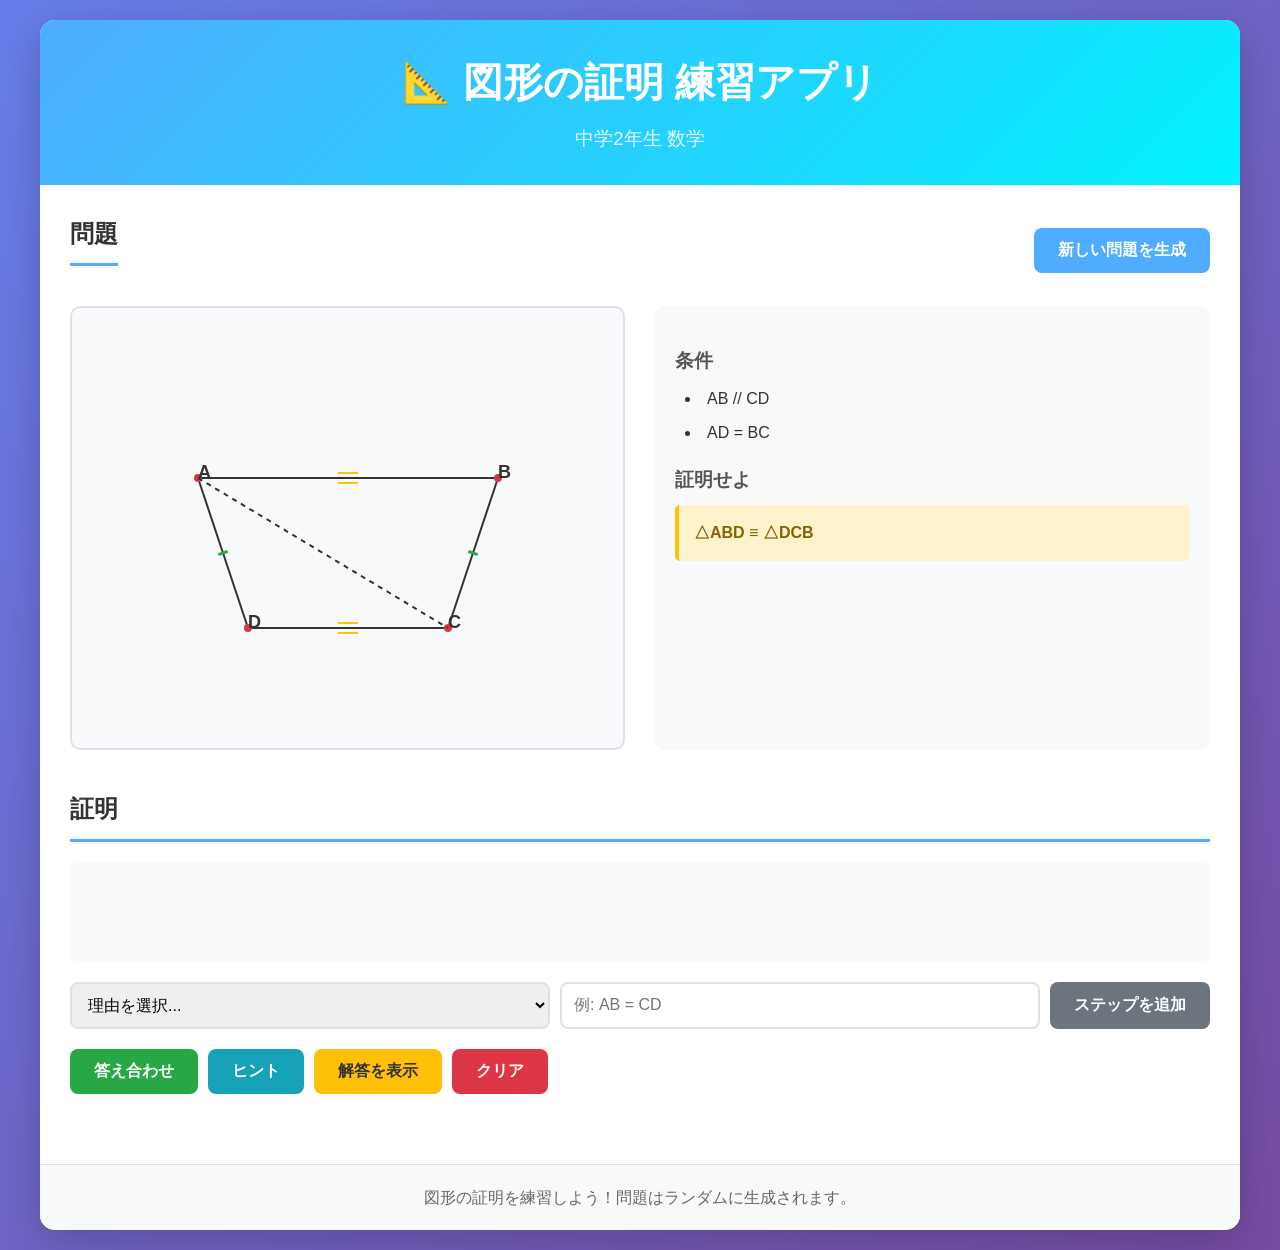
==== index.html @ 78355073 "中学2年生向け図形の証明学習アプリを実装 ランダムに問題を生成して、証明の練習ができる学習アプリケーションを作成しました。  主な機能: - 4種類の問題タイプ（三角形の合同、二等辺三角形、平行線、対" ====
<!DOCTYPE html>
<html lang="ja">
<head>
    <meta charset="UTF-8">
    <meta name="viewport" content="width=device-width, initial-scale=1.0">
    <title>図形の証明 学習アプリ</title>
    <link rel="stylesheet" href="styles.css">
</head>
<body>
    <div class="container">
        <header>
            <h1>📐 図形の証明 練習アプリ</h1>
            <p class="subtitle">中学2年生 数学</p>
        </header>

        <main>
            <section class="problem-section">
                <div class="problem-header">
                    <h2>問題</h2>
                    <button id="newProblemBtn" class="btn btn-primary">新しい問題を生成</button>
                </div>

                <div class="problem-content">
                    <div class="geometry-display">
                        <svg id="geometrySvg" viewBox="0 0 500 400" xmlns="http://www.w3.org/2000/svg">
                            <!-- 図形がここに描画されます -->
                        </svg>
                    </div>

                    <div class="problem-description">
                        <h3>条件</h3>
                        <ul id="conditions" class="conditions-list">
                            <!-- 条件がここに表示されます -->
                        </ul>

                        <h3>証明せよ</h3>
                        <p id="goalStatement" class="goal-statement">
                            <!-- 証明する内容がここに表示されます -->
                        </p>
                    </div>
                </div>
            </section>

            <section class="proof-section">
                <h2>証明</h2>
                <div id="proofSteps" class="proof-steps">
                    <!-- 証明のステップがここに追加されます -->
                </div>

                <div class="add-step-section">
                    <select id="reasonType" class="form-select">
                        <option value="">理由を選択...</option>
                        <option value="given">仮定より</option>
                        <option value="vertical">対頂角は等しい</option>
                        <option value="common">共通な辺</option>
                        <option value="parallel">平行線の錯角は等しい</option>
                        <option value="parallel-alt">平行線の同位角は等しい</option>
                        <option value="isosceles">二等辺三角形の底角は等しい</option>
                        <option value="congruent-sas">2辺とその間の角が等しい（SAS）</option>
                        <option value="congruent-asa">1辺とその両端の角が等しい（ASA）</option>
                        <option value="congruent-sss">3辺が等しい（SSS）</option>
                        <option value="cpctc">合同な図形の対応する辺（角）は等しい</option>
                    </select>

                    <input type="text" id="stepContent" class="form-input" placeholder="例: AB = CD">

                    <button id="addStepBtn" class="btn btn-secondary">ステップを追加</button>
                </div>

                <div class="proof-actions">
                    <button id="checkAnswerBtn" class="btn btn-success">答え合わせ</button>
                    <button id="showHintBtn" class="btn btn-info">ヒント</button>
                    <button id="showAnswerBtn" class="btn btn-warning">解答を表示</button>
                    <button id="clearProofBtn" class="btn btn-danger">クリア</button>
                </div>

                <div id="feedback" class="feedback hidden">
                    <!-- フィードバックがここに表示されます -->
                </div>
            </section>

            <section class="answer-section hidden" id="answerSection">
                <h2>模範解答</h2>
                <div id="modelAnswer" class="model-answer">
                    <!-- 模範解答がここに表示されます -->
                </div>
            </section>
        </main>

        <footer>
            <p>図形の証明を練習しよう！問題はランダムに生成されます。</p>
        </footer>
    </div>

    <script src="app.js"></script>
</body>
</html>
---- styles.css ----
* {
    margin: 0;
    padding: 0;
    box-sizing: border-box;
}

body {
    font-family: 'Segoe UI', Tahoma, Geneva, Verdana, sans-serif;
    background: linear-gradient(135deg, #667eea 0%, #764ba2 100%);
    min-height: 100vh;
    padding: 20px;
    line-height: 1.6;
}

.container {
    max-width: 1200px;
    margin: 0 auto;
    background: white;
    border-radius: 15px;
    box-shadow: 0 10px 40px rgba(0, 0, 0, 0.2);
    overflow: hidden;
}

header {
    background: linear-gradient(135deg, #4facfe 0%, #00f2fe 100%);
    color: white;
    padding: 30px;
    text-align: center;
}

header h1 {
    font-size: 2.5em;
    margin-bottom: 10px;
}

.subtitle {
    font-size: 1.2em;
    opacity: 0.9;
}

main {
    padding: 30px;
}

section {
    margin-bottom: 40px;
}

h2 {
    color: #333;
    margin-bottom: 20px;
    padding-bottom: 10px;
    border-bottom: 3px solid #4facfe;
}

h3 {
    color: #555;
    margin-top: 20px;
    margin-bottom: 10px;
}

.problem-header {
    display: flex;
    justify-content: space-between;
    align-items: center;
    flex-wrap: wrap;
    gap: 15px;
    margin-bottom: 20px;
}

.problem-content {
    display: grid;
    grid-template-columns: 1fr 1fr;
    gap: 30px;
    margin-top: 20px;
}

@media (max-width: 768px) {
    .problem-content {
        grid-template-columns: 1fr;
    }
}

.geometry-display {
    background: #f8f9fa;
    border: 2px solid #dee2e6;
    border-radius: 10px;
    padding: 20px;
    display: flex;
    justify-content: center;
    align-items: center;
}

#geometrySvg {
    width: 100%;
    height: auto;
    max-width: 500px;
}

.problem-description {
    background: #f8f9fa;
    padding: 20px;
    border-radius: 10px;
}

.conditions-list {
    list-style-position: inside;
    padding-left: 10px;
}

.conditions-list li {
    margin: 8px 0;
    color: #333;
}

.goal-statement {
    background: #fff3cd;
    padding: 15px;
    border-left: 4px solid #ffc107;
    border-radius: 5px;
    font-weight: bold;
    color: #856404;
}

.proof-steps {
    background: #f8f9fa;
    padding: 20px;
    border-radius: 10px;
    min-height: 100px;
    margin-bottom: 20px;
}

.proof-step {
    background: white;
    padding: 15px;
    margin-bottom: 10px;
    border-radius: 8px;
    border-left: 4px solid #4facfe;
    display: flex;
    justify-content: space-between;
    align-items: flex-start;
    box-shadow: 0 2px 5px rgba(0, 0, 0, 0.1);
}

.proof-step-content {
    flex: 1;
}

.proof-step-number {
    font-weight: bold;
    color: #4facfe;
    margin-bottom: 5px;
}

.proof-step-text {
    font-size: 1.1em;
    margin-bottom: 5px;
}

.proof-step-reason {
    color: #666;
    font-size: 0.9em;
    font-style: italic;
}

.proof-step-delete {
    background: #dc3545;
    color: white;
    border: none;
    padding: 5px 10px;
    border-radius: 5px;
    cursor: pointer;
    font-size: 0.9em;
}

.proof-step-delete:hover {
    background: #c82333;
}

.add-step-section {
    display: flex;
    gap: 10px;
    margin-bottom: 20px;
    flex-wrap: wrap;
}

.form-select,
.form-input {
    padding: 12px;
    border: 2px solid #dee2e6;
    border-radius: 8px;
    font-size: 1em;
    flex: 1;
    min-width: 200px;
}

.form-select:focus,
.form-input:focus {
    outline: none;
    border-color: #4facfe;
}

.btn {
    padding: 12px 24px;
    border: none;
    border-radius: 8px;
    cursor: pointer;
    font-size: 1em;
    font-weight: bold;
    transition: all 0.3s ease;
}

.btn:hover {
    transform: translateY(-2px);
    box-shadow: 0 4px 8px rgba(0, 0, 0, 0.2);
}

.btn-primary {
    background: #4facfe;
    color: white;
}

.btn-primary:hover {
    background: #3d8fe0;
}

.btn-secondary {
    background: #6c757d;
    color: white;
}

.btn-secondary:hover {
    background: #545b62;
}

.btn-success {
    background: #28a745;
    color: white;
}

.btn-success:hover {
    background: #218838;
}

.btn-info {
    background: #17a2b8;
    color: white;
}

.btn-info:hover {
    background: #138496;
}

.btn-warning {
    background: #ffc107;
    color: #333;
}

.btn-warning:hover {
    background: #e0a800;
}

.btn-danger {
    background: #dc3545;
    color: white;
}

.btn-danger:hover {
    background: #c82333;
}

.proof-actions {
    display: flex;
    gap: 10px;
    flex-wrap: wrap;
    margin-bottom: 20px;
}

.feedback {
    padding: 20px;
    border-radius: 10px;
    margin-top: 20px;
    font-weight: bold;
}

.feedback.success {
    background: #d4edda;
    border: 2px solid #28a745;
    color: #155724;
}

.feedback.error {
    background: #f8d7da;
    border: 2px solid #dc3545;
    color: #721c24;
}

.feedback.info {
    background: #d1ecf1;
    border: 2px solid #17a2b8;
    color: #0c5460;
}

.hidden {
    display: none;
}

.model-answer {
    background: #e7f3ff;
    padding: 20px;
    border-radius: 10px;
}

.model-answer-step {
    background: white;
    padding: 15px;
    margin-bottom: 10px;
    border-radius: 8px;
    border-left: 4px solid #28a745;
    box-shadow: 0 2px 5px rgba(0, 0, 0, 0.1);
}

footer {
    background: #f8f9fa;
    padding: 20px;
    text-align: center;
    color: #666;
    border-top: 1px solid #dee2e6;
}

/* SVG スタイル */
.svg-line {
    stroke: #333;
    stroke-width: 2;
    fill: none;
}

.svg-point {
    fill: #dc3545;
}

.svg-label {
    font-size: 18px;
    font-weight: bold;
    fill: #333;
}

.svg-angle-mark {
    stroke: #4facfe;
    stroke-width: 2;
    fill: none;
}

.svg-equal-mark {
    stroke: #28a745;
    stroke-width: 3;
}

.svg-parallel-mark {
    stroke: #ffc107;
    stroke-width: 2;
}
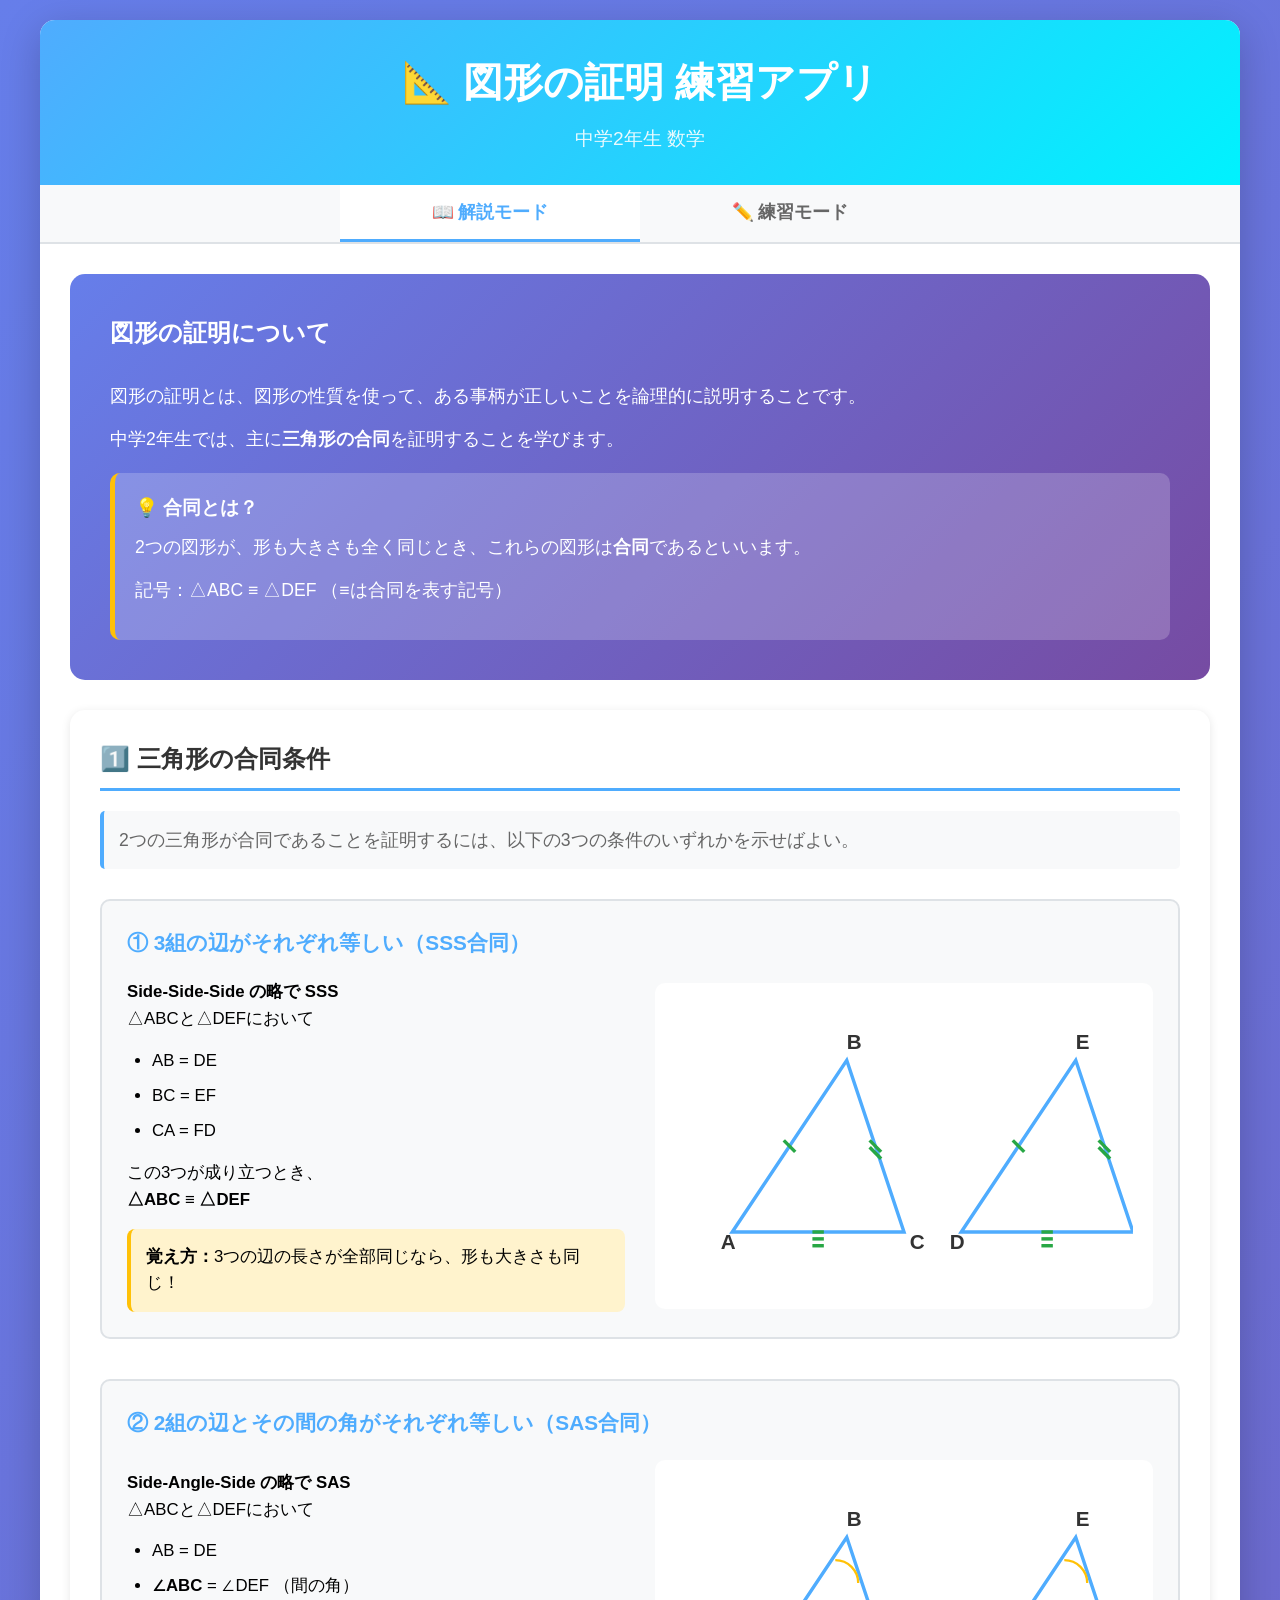
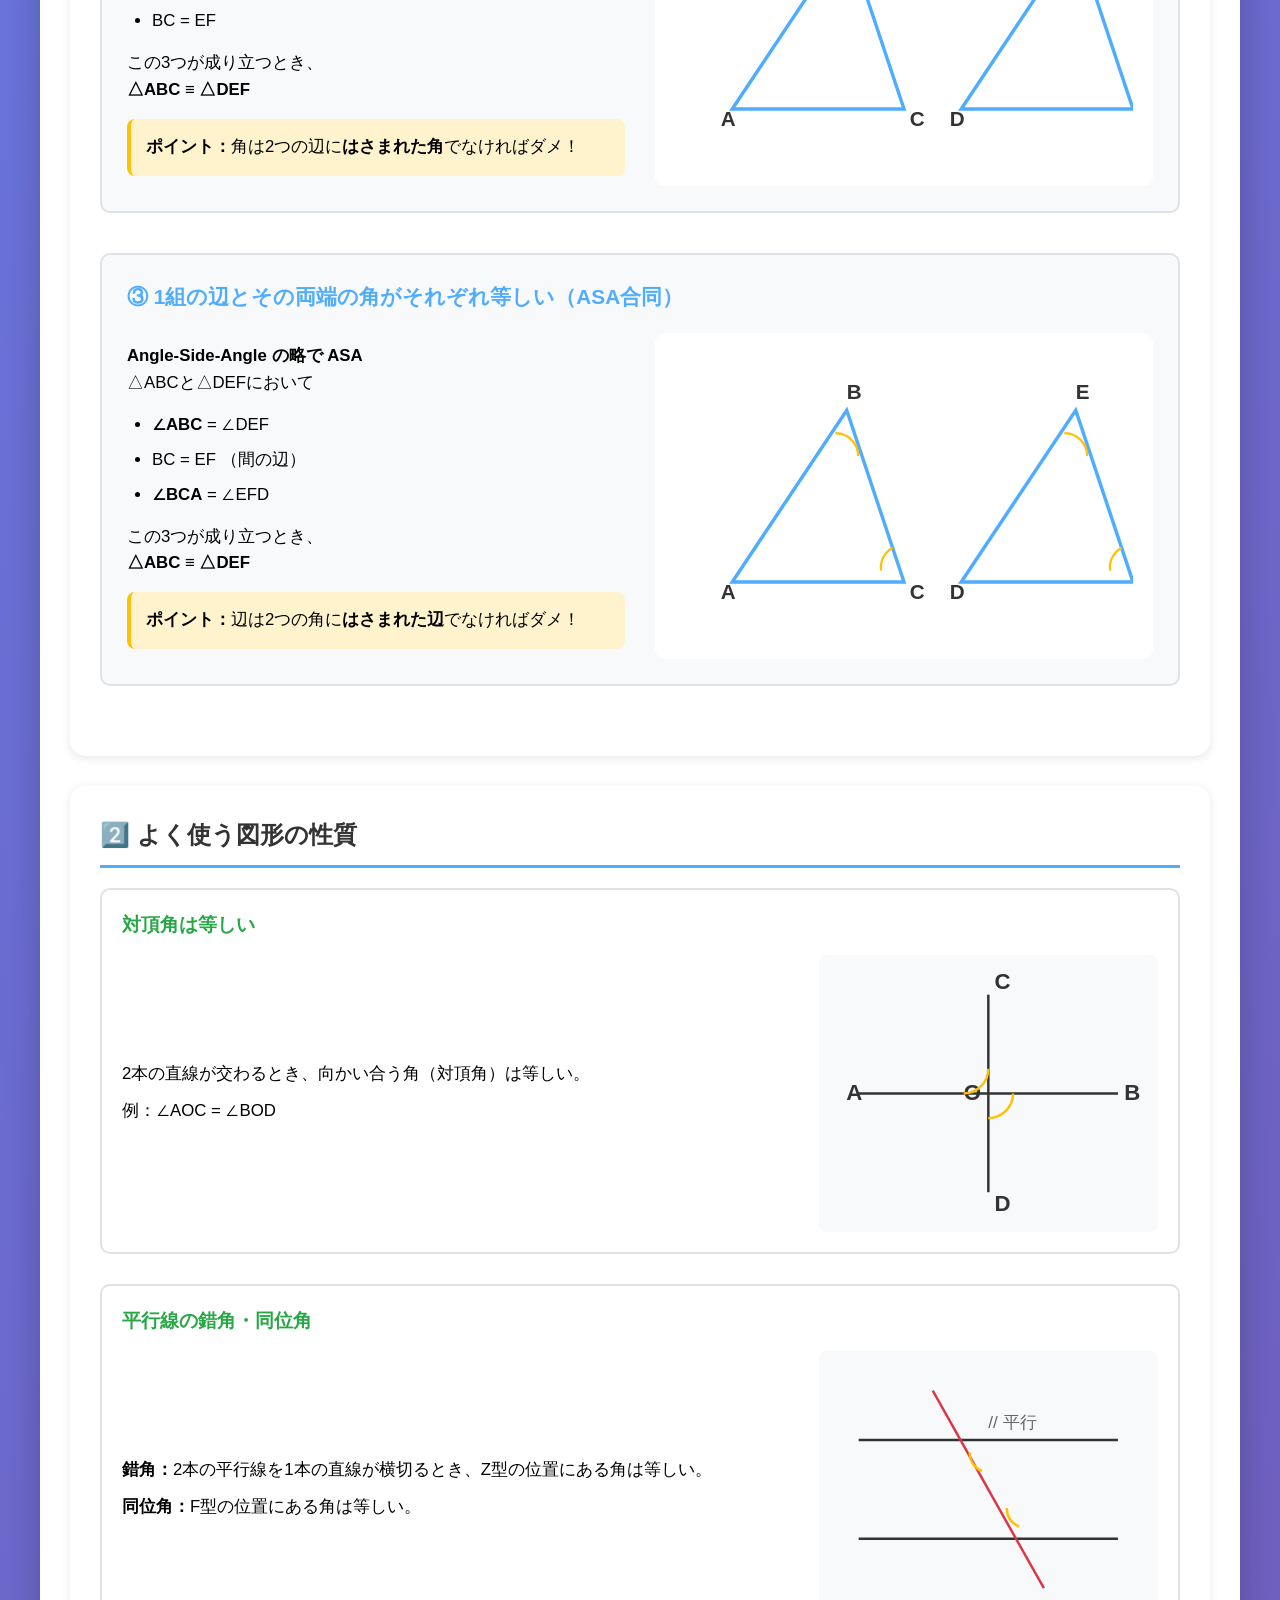
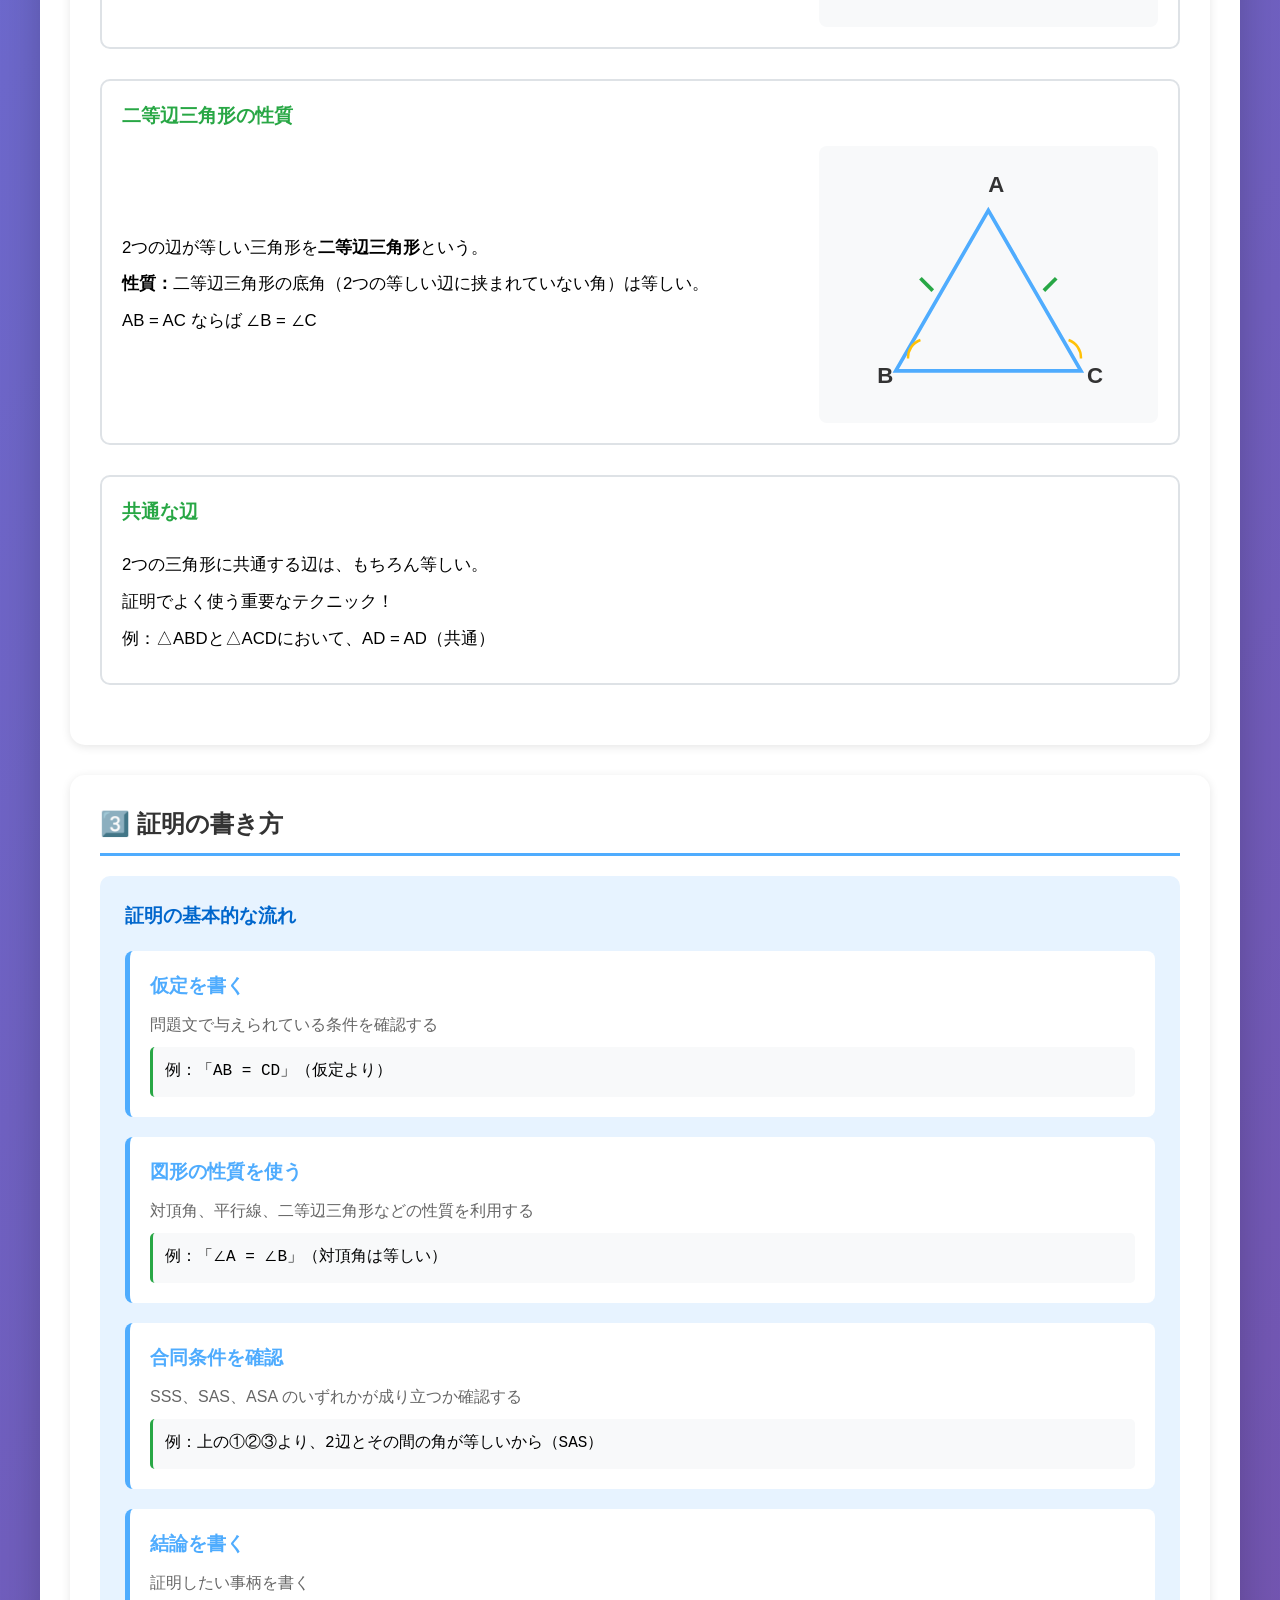
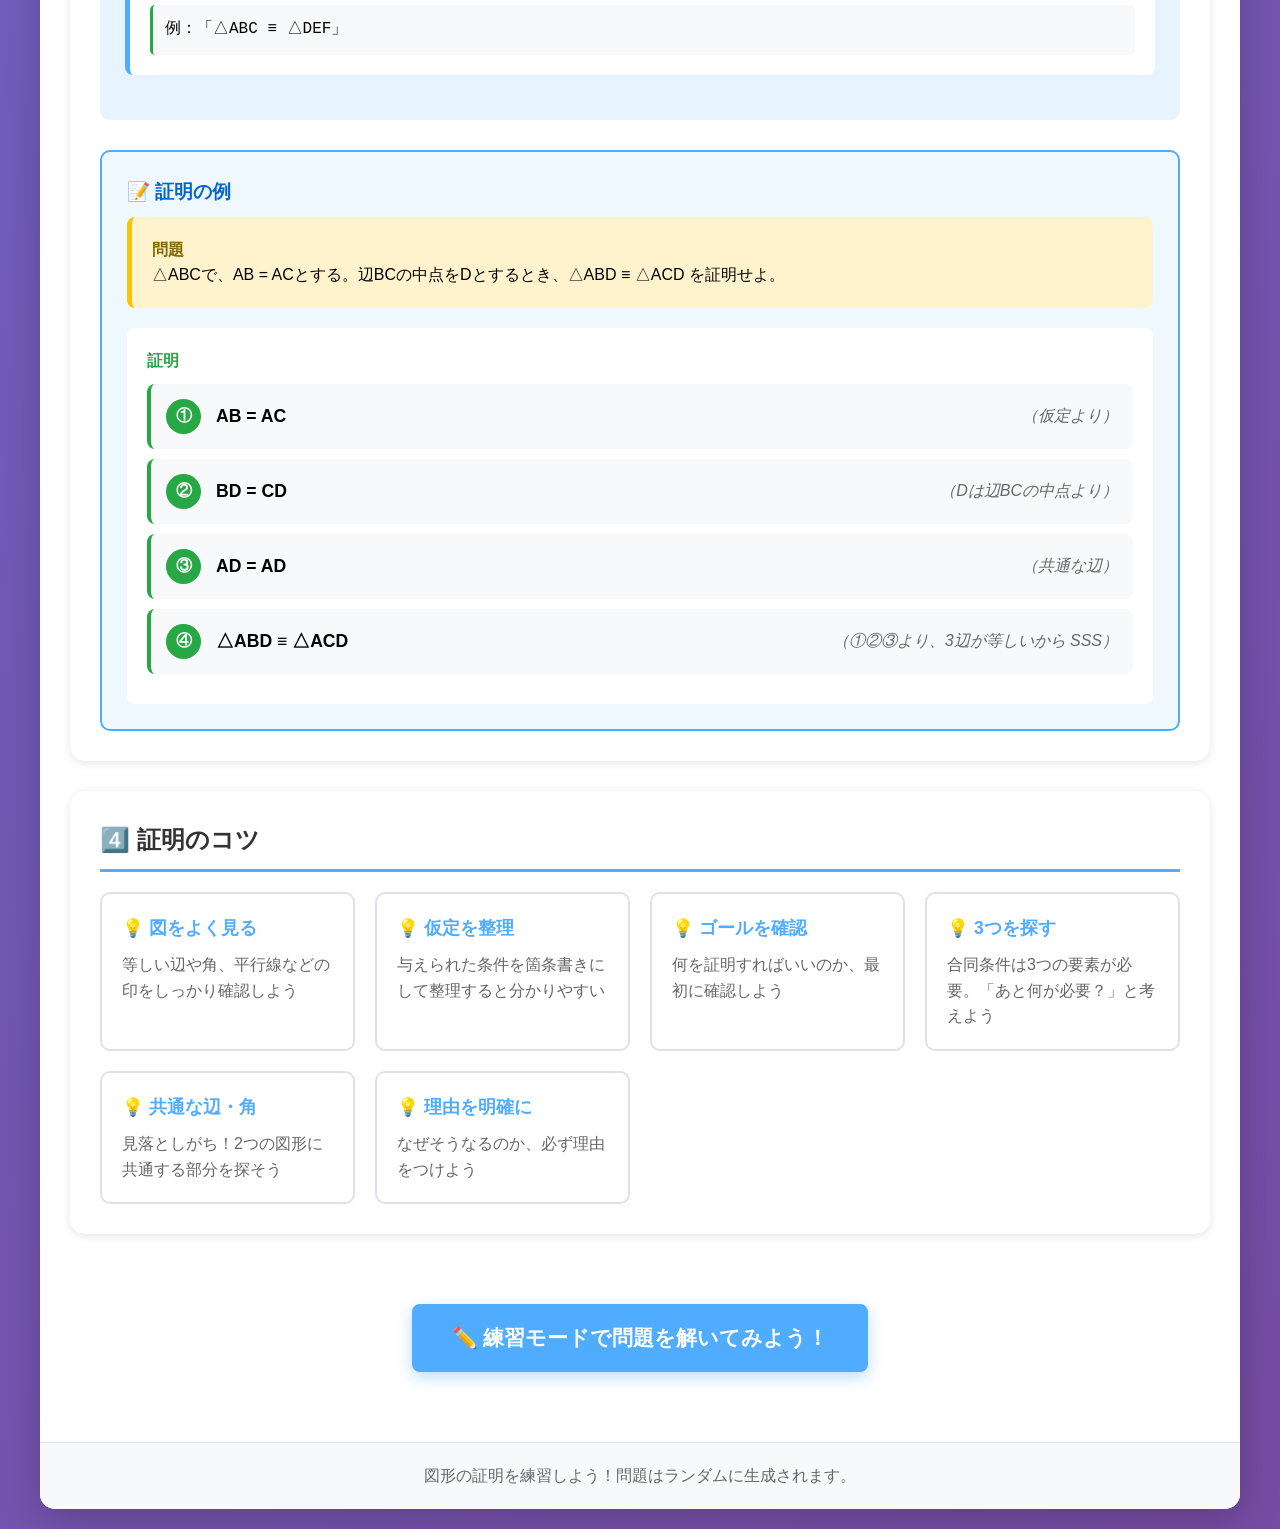
==== commit 0d974c6b: "解説モードを追加：図形の性質から証明方法まで詳しく解説 新機能: - 解説モード／練習モードの切り替え機能 - 三角形の合同条件の詳細解説（SSS、SAS、ASA） - 図形の性質の説明（対頂角、平行" ====
--- a/index.html
+++ b/index.html
@@ -13,79 +13,393 @@
             <p class="subtitle">中学2年生 数学</p>
         </header>
 
-        <main>
-            <section class="problem-section">
-                <div class="problem-header">
-                    <h2>問題</h2>
-                    <button id="newProblemBtn" class="btn btn-primary">新しい問題を生成</button>
-                </div>
-
-                <div class="problem-content">
-                    <div class="geometry-display">
-                        <svg id="geometrySvg" viewBox="0 0 500 400" xmlns="http://www.w3.org/2000/svg">
-                            <!-- 図形がここに描画されます -->
-                        </svg>
-                    </div>
-
-                    <div class="problem-description">
-                        <h3>条件</h3>
-                        <ul id="conditions" class="conditions-list">
-                            <!-- 条件がここに表示されます -->
-                        </ul>
-
-                        <h3>証明せよ</h3>
-                        <p id="goalStatement" class="goal-statement">
-                            <!-- 証明する内容がここに表示されます -->
-                        </p>
+        <nav class="mode-nav">
+            <button id="tutorialModeBtn" class="nav-btn active">📖 解説モード</button>
+            <button id="practiceModeBtn" class="nav-btn">✏️ 練習モード</button>
+        </nav>
+
+        <main id="tutorialMode">
+            <section class="tutorial-intro">
+                <h2>図形の証明について</h2>
+                <div class="intro-content">
+                    <p>図形の証明とは、図形の性質を使って、ある事柄が正しいことを論理的に説明することです。</p>
+                    <p>中学2年生では、主に<strong>三角形の合同</strong>を証明することを学びます。</p>
+                    <div class="key-concept">
+                        <h3>💡 合同とは？</h3>
+                        <p>2つの図形が、形も大きさも全く同じとき、これらの図形は<strong>合同</strong>であるといいます。</p>
+                        <p>記号：△ABC ≡ △DEF （≡は合同を表す記号）</p>
                     </div>
                 </div>
             </section>
 
-            <section class="proof-section">
-                <h2>証明</h2>
-                <div id="proofSteps" class="proof-steps">
-                    <!-- 証明のステップがここに追加されます -->
-                </div>
-
-                <div class="add-step-section">
-                    <select id="reasonType" class="form-select">
-                        <option value="">理由を選択...</option>
-                        <option value="given">仮定より</option>
-                        <option value="vertical">対頂角は等しい</option>
-                        <option value="common">共通な辺</option>
-                        <option value="parallel">平行線の錯角は等しい</option>
-                        <option value="parallel-alt">平行線の同位角は等しい</option>
-                        <option value="isosceles">二等辺三角形の底角は等しい</option>
-                        <option value="congruent-sas">2辺とその間の角が等しい（SAS）</option>
-                        <option value="congruent-asa">1辺とその両端の角が等しい（ASA）</option>
-                        <option value="congruent-sss">3辺が等しい（SSS）</option>
-                        <option value="cpctc">合同な図形の対応する辺（角）は等しい</option>
-                    </select>
-
-                    <input type="text" id="stepContent" class="form-input" placeholder="例: AB = CD">
-
-                    <button id="addStepBtn" class="btn btn-secondary">ステップを追加</button>
-                </div>
-
-                <div class="proof-actions">
-                    <button id="checkAnswerBtn" class="btn btn-success">答え合わせ</button>
-                    <button id="showHintBtn" class="btn btn-info">ヒント</button>
-                    <button id="showAnswerBtn" class="btn btn-warning">解答を表示</button>
-                    <button id="clearProofBtn" class="btn btn-danger">クリア</button>
-                </div>
-
-                <div id="feedback" class="feedback hidden">
-                    <!-- フィードバックがここに表示されます -->
+            <section class="tutorial-section">
+                <h2>1️⃣ 三角形の合同条件</h2>
+                <p class="section-intro">2つの三角形が合同であることを証明するには、以下の3つの条件のいずれかを示せばよい。</p>
+
+                <div class="proof-method">
+                    <h3>① 3組の辺がそれぞれ等しい（SSS合同）</h3>
+                    <div class="method-content">
+                        <div class="method-explanation">
+                            <p><strong>Side-Side-Side の略で SSS</strong></p>
+                            <p>△ABCと△DEFにおいて</p>
+                            <ul>
+                                <li>AB = DE</li>
+                                <li>BC = EF</li>
+                                <li>CA = FD</li>
+                            </ul>
+                            <p>この3つが成り立つとき、<br><strong>△ABC ≡ △DEF</strong></p>
+                            <div class="tip-box">
+                                <strong>覚え方：</strong>3つの辺の長さが全部同じなら、形も大きさも同じ！
+                            </div>
+                        </div>
+                        <div class="method-diagram">
+                            <svg viewBox="0 0 400 250" xmlns="http://www.w3.org/2000/svg">
+                                <polygon points="50,200 150,50 200,200" fill="none" stroke="#4facfe" stroke-width="3"/>
+                                <polygon points="250,200 350,50 400,200" fill="none" stroke="#4facfe" stroke-width="3"/>
+                                <text x="40" y="215" class="svg-label">A</text>
+                                <text x="150" y="40" class="svg-label">B</text>
+                                <text x="205" y="215" class="svg-label">C</text>
+                                <text x="240" y="215" class="svg-label">D</text>
+                                <text x="350" y="40" class="svg-label">E</text>
+                                <text x="405" y="215" class="svg-label">F</text>
+                                <!-- Equal marks -->
+                                <line x1="95" y1="120" x2="105" y2="130" stroke="#28a745" stroke-width="3"/>
+                                <line x1="295" y1="120" x2="305" y2="130" stroke="#28a745" stroke-width="3"/>
+                                <line x1="170" y1="120" x2="180" y2="130" stroke="#28a745" stroke-width="3"/>
+                                <line x1="170" y1="126" x2="180" y2="136" stroke="#28a745" stroke-width="3"/>
+                                <line x1="370" y1="120" x2="380" y2="130" stroke="#28a745" stroke-width="3"/>
+                                <line x1="370" y1="126" x2="380" y2="136" stroke="#28a745" stroke-width="3"/>
+                                <line x1="120" y1="200" x2="130" y2="200" stroke="#28a745" stroke-width="3"/>
+                                <line x1="120" y1="206" x2="130" y2="206" stroke="#28a745" stroke-width="3"/>
+                                <line x1="120" y1="212" x2="130" y2="212" stroke="#28a745" stroke-width="3"/>
+                                <line x1="320" y1="200" x2="330" y2="200" stroke="#28a745" stroke-width="3"/>
+                                <line x1="320" y1="206" x2="330" y2="206" stroke="#28a745" stroke-width="3"/>
+                                <line x1="320" y1="212" x2="330" y2="212" stroke="#28a745" stroke-width="3"/>
+                            </svg>
+                        </div>
+                    </div>
+                </div>
+
+                <div class="proof-method">
+                    <h3>② 2組の辺とその間の角がそれぞれ等しい（SAS合同）</h3>
+                    <div class="method-content">
+                        <div class="method-explanation">
+                            <p><strong>Side-Angle-Side の略で SAS</strong></p>
+                            <p>△ABCと△DEFにおいて</p>
+                            <ul>
+                                <li>AB = DE</li>
+                                <li><strong>∠ABC</strong> = ∠DEF （間の角）</li>
+                                <li>BC = EF</li>
+                            </ul>
+                            <p>この3つが成り立つとき、<br><strong>△ABC ≡ △DEF</strong></p>
+                            <div class="tip-box">
+                                <strong>ポイント：</strong>角は2つの辺に<strong>はさまれた角</strong>でなければダメ！
+                            </div>
+                        </div>
+                        <div class="method-diagram">
+                            <svg viewBox="0 0 400 250" xmlns="http://www.w3.org/2000/svg">
+                                <polygon points="50,200 150,50 200,200" fill="none" stroke="#4facfe" stroke-width="3"/>
+                                <polygon points="250,200 350,50 400,200" fill="none" stroke="#4facfe" stroke-width="3"/>
+                                <path d="M 140,70 A 20 20 0 0 1 160,90" stroke="#ffc107" stroke-width="2" fill="none"/>
+                                <path d="M 340,70 A 20 20 0 0 1 360,90" stroke="#ffc107" stroke-width="2" fill="none"/>
+                                <text x="40" y="215" class="svg-label">A</text>
+                                <text x="150" y="40" class="svg-label">B</text>
+                                <text x="205" y="215" class="svg-label">C</text>
+                                <text x="240" y="215" class="svg-label">D</text>
+                                <text x="350" y="40" class="svg-label">E</text>
+                                <text x="405" y="215" class="svg-label">F</text>
+                            </svg>
+                        </div>
+                    </div>
+                </div>
+
+                <div class="proof-method">
+                    <h3>③ 1組の辺とその両端の角がそれぞれ等しい（ASA合同）</h3>
+                    <div class="method-content">
+                        <div class="method-explanation">
+                            <p><strong>Angle-Side-Angle の略で ASA</strong></p>
+                            <p>△ABCと△DEFにおいて</p>
+                            <ul>
+                                <li><strong>∠ABC</strong> = ∠DEF</li>
+                                <li>BC = EF （間の辺）</li>
+                                <li><strong>∠BCA</strong> = ∠EFD</li>
+                            </ul>
+                            <p>この3つが成り立つとき、<br><strong>△ABC ≡ △DEF</strong></p>
+                            <div class="tip-box">
+                                <strong>ポイント：</strong>辺は2つの角に<strong>はさまれた辺</strong>でなければダメ！
+                            </div>
+                        </div>
+                        <div class="method-diagram">
+                            <svg viewBox="0 0 400 250" xmlns="http://www.w3.org/2000/svg">
+                                <polygon points="50,200 150,50 200,200" fill="none" stroke="#4facfe" stroke-width="3"/>
+                                <polygon points="250,200 350,50 400,200" fill="none" stroke="#4facfe" stroke-width="3"/>
+                                <path d="M 140,70 A 20 20 0 0 1 160,90" stroke="#ffc107" stroke-width="2" fill="none"/>
+                                <path d="M 340,70 A 20 20 0 0 1 360,90" stroke="#ffc107" stroke-width="2" fill="none"/>
+                                <path d="M 180,190 A 20 20 0 0 1 190,170" stroke="#ffc107" stroke-width="2" fill="none"/>
+                                <path d="M 380,190 A 20 20 0 0 1 390,170" stroke="#ffc107" stroke-width="2" fill="none"/>
+                                <text x="40" y="215" class="svg-label">A</text>
+                                <text x="150" y="40" class="svg-label">B</text>
+                                <text x="205" y="215" class="svg-label">C</text>
+                                <text x="240" y="215" class="svg-label">D</text>
+                                <text x="350" y="40" class="svg-label">E</text>
+                                <text x="405" y="215" class="svg-label">F</text>
+                            </svg>
+                        </div>
+                    </div>
                 </div>
             </section>
 
-            <section class="answer-section hidden" id="answerSection">
-                <h2>模範解答</h2>
-                <div id="modelAnswer" class="model-answer">
-                    <!-- 模範解答がここに表示されます -->
+            <section class="tutorial-section">
+                <h2>2️⃣ よく使う図形の性質</h2>
+
+                <div class="property-box">
+                    <h3>対頂角は等しい</h3>
+                    <div class="property-content">
+                        <div class="property-text">
+                            <p>2本の直線が交わるとき、向かい合う角（対頂角）は等しい。</p>
+                            <p>例：∠AOC = ∠BOD</p>
+                        </div>
+                        <div class="property-diagram">
+                            <svg viewBox="0 0 250 200" xmlns="http://www.w3.org/2000/svg">
+                                <line x1="20" y1="100" x2="230" y2="100" stroke="#333" stroke-width="2"/>
+                                <line x1="125" y1="20" x2="125" y2="180" stroke="#333" stroke-width="2"/>
+                                <text x="10" y="105" class="svg-label">A</text>
+                                <text x="235" y="105" class="svg-label">B</text>
+                                <text x="130" y="15" class="svg-label">C</text>
+                                <text x="130" y="195" class="svg-label">D</text>
+                                <text x="105" y="105" class="svg-label">O</text>
+                                <path d="M 105,100 A 20 20 0 0 0 125,80" stroke="#ffc107" stroke-width="2" fill="none"/>
+                                <path d="M 145,100 A 20 20 0 0 1 125,120" stroke="#ffc107" stroke-width="2" fill="none"/>
+                            </svg>
+                        </div>
+                    </div>
+                </div>
+
+                <div class="property-box">
+                    <h3>平行線の錯角・同位角</h3>
+                    <div class="property-content">
+                        <div class="property-text">
+                            <p><strong>錯角：</strong>2本の平行線を1本の直線が横切るとき、Z型の位置にある角は等しい。</p>
+                            <p><strong>同位角：</strong>F型の位置にある角は等しい。</p>
+                        </div>
+                        <div class="property-diagram">
+                            <svg viewBox="0 0 250 200" xmlns="http://www.w3.org/2000/svg">
+                                <line x1="20" y1="60" x2="230" y2="60" stroke="#333" stroke-width="2"/>
+                                <line x1="20" y1="140" x2="230" y2="140" stroke="#333" stroke-width="2"/>
+                                <line x1="80" y1="20" x2="170" y2="180" stroke="#dc3545" stroke-width="2"/>
+                                <text x="125" y="50" fill="#666" font-size="14">// 平行</text>
+                                <path d="M 110,70 A 15 15 0 0 0 120,85" stroke="#ffc107" stroke-width="2" fill="none"/>
+                                <path d="M 140,115 A 15 15 0 0 0 150,130" stroke="#ffc107" stroke-width="2" fill="none"/>
+                            </svg>
+                        </div>
+                    </div>
+                </div>
+
+                <div class="property-box">
+                    <h3>二等辺三角形の性質</h3>
+                    <div class="property-content">
+                        <div class="property-text">
+                            <p>2つの辺が等しい三角形を<strong>二等辺三角形</strong>という。</p>
+                            <p><strong>性質：</strong>二等辺三角形の底角（2つの等しい辺に挟まれていない角）は等しい。</p>
+                            <p>AB = AC ならば ∠B = ∠C</p>
+                        </div>
+                        <div class="property-diagram">
+                            <svg viewBox="0 0 250 200" xmlns="http://www.w3.org/2000/svg">
+                                <polygon points="125,40 50,170 200,170" fill="none" stroke="#4facfe" stroke-width="3"/>
+                                <line x1="70" y1="95" x2="80" y2="105" stroke="#28a745" stroke-width="3"/>
+                                <line x1="170" y1="105" x2="180" y2="95" stroke="#28a745" stroke-width="3"/>
+                                <path d="M 60,160 A 15 15 0 0 1 70,145" stroke="#ffc107" stroke-width="2" fill="none"/>
+                                <path d="M 190,145 A 15 15 0 0 1 200,160" stroke="#ffc107" stroke-width="2" fill="none"/>
+                                <text x="125" y="25" class="svg-label">A</text>
+                                <text x="35" y="180" class="svg-label">B</text>
+                                <text x="205" y="180" class="svg-label">C</text>
+                            </svg>
+                        </div>
+                    </div>
+                </div>
+
+                <div class="property-box">
+                    <h3>共通な辺</h3>
+                    <div class="property-content">
+                        <div class="property-text">
+                            <p>2つの三角形に共通する辺は、もちろん等しい。</p>
+                            <p>証明でよく使う重要なテクニック！</p>
+                            <p>例：△ABDと△ACDにおいて、AD = AD（共通）</p>
+                        </div>
+                    </div>
                 </div>
             </section>
+
+            <section class="tutorial-section">
+                <h2>3️⃣ 証明の書き方</h2>
+                <div class="writing-guide">
+                    <h3>証明の基本的な流れ</h3>
+                    <ol class="proof-steps-guide">
+                        <li>
+                            <strong>仮定を書く</strong>
+                            <p>問題文で与えられている条件を確認する</p>
+                            <div class="example">例：「AB = CD」（仮定より）</div>
+                        </li>
+                        <li>
+                            <strong>図形の性質を使う</strong>
+                            <p>対頂角、平行線、二等辺三角形などの性質を利用する</p>
+                            <div class="example">例：「∠A = ∠B」（対頂角は等しい）</div>
+                        </li>
+                        <li>
+                            <strong>合同条件を確認</strong>
+                            <p>SSS、SAS、ASA のいずれかが成り立つか確認する</p>
+                            <div class="example">例：上の①②③より、2辺とその間の角が等しいから（SAS）</div>
+                        </li>
+                        <li>
+                            <strong>結論を書く</strong>
+                            <p>証明したい事柄を書く</p>
+                            <div class="example">例：「△ABC ≡ △DEF」</div>
+                        </li>
+                    </ol>
+                </div>
+
+                <div class="example-proof">
+                    <h3>📝 証明の例</h3>
+                    <div class="example-problem">
+                        <h4>問題</h4>
+                        <p>△ABCで、AB = ACとする。辺BCの中点をDとするとき、△ABD ≡ △ACD を証明せよ。</p>
+                    </div>
+                    <div class="example-solution">
+                        <h4>証明</h4>
+                        <div class="proof-step-example">
+                            <span class="step-number">①</span>
+                            <span class="step-content">AB = AC</span>
+                            <span class="step-reason">（仮定より）</span>
+                        </div>
+                        <div class="proof-step-example">
+                            <span class="step-number">②</span>
+                            <span class="step-content">BD = CD</span>
+                            <span class="step-reason">（Dは辺BCの中点より）</span>
+                        </div>
+                        <div class="proof-step-example">
+                            <span class="step-number">③</span>
+                            <span class="step-content">AD = AD</span>
+                            <span class="step-reason">（共通な辺）</span>
+                        </div>
+                        <div class="proof-step-example">
+                            <span class="step-number">④</span>
+                            <span class="step-content">△ABD ≡ △ACD</span>
+                            <span class="step-reason">（①②③より、3辺が等しいから SSS）</span>
+                        </div>
+                    </div>
+                </div>
+            </section>
+
+            <section class="tutorial-section">
+                <h2>4️⃣ 証明のコツ</h2>
+                <div class="tips-grid">
+                    <div class="tip-card">
+                        <h3>💡 図をよく見る</h3>
+                        <p>等しい辺や角、平行線などの印をしっかり確認しよう</p>
+                    </div>
+                    <div class="tip-card">
+                        <h3>💡 仮定を整理</h3>
+                        <p>与えられた条件を箇条書きにして整理すると分かりやすい</p>
+                    </div>
+                    <div class="tip-card">
+                        <h3>💡 ゴールを確認</h3>
+                        <p>何を証明すればいいのか、最初に確認しよう</p>
+                    </div>
+                    <div class="tip-card">
+                        <h3>💡 3つを探す</h3>
+                        <p>合同条件は3つの要素が必要。「あと何が必要？」と考えよう</p>
+                    </div>
+                    <div class="tip-card">
+                        <h3>💡 共通な辺・角</h3>
+                        <p>見落としがち！2つの図形に共通する部分を探そう</p>
+                    </div>
+                    <div class="tip-card">
+                        <h3>💡 理由を明確に</h3>
+                        <p>なぜそうなるのか、必ず理由をつけよう</p>
+                    </div>
+                </div>
+            </section>
+
+            <div class="start-practice">
+                <button id="startPracticeBtn" class="btn btn-primary btn-large">
+                    ✏️ 練習モードで問題を解いてみよう！
+                </button>
+            </div>
         </main>
+
+        <main id="practiceMode" class="hidden">
+                <section class="problem-section">
+                    <div class="problem-header">
+                        <h2>問題</h2>
+                        <button id="newProblemBtn" class="btn btn-primary">新しい問題を生成</button>
+                    </div>
+
+                    <div class="problem-content">
+                        <div class="geometry-display">
+                            <svg id="geometrySvg" viewBox="0 0 500 400" xmlns="http://www.w3.org/2000/svg">
+                                <!-- 図形がここに描画されます -->
+                            </svg>
+                        </div>
+
+                        <div class="problem-description">
+                            <h3>条件</h3>
+                            <ul id="conditions" class="conditions-list">
+                                <!-- 条件がここに表示されます -->
+                            </ul>
+
+                            <h3>証明せよ</h3>
+                            <p id="goalStatement" class="goal-statement">
+                                <!-- 証明する内容がここに表示されます -->
+                            </p>
+                        </div>
+                    </div>
+                </section>
+
+                <section class="proof-section">
+                    <h2>証明</h2>
+                    <div id="proofSteps" class="proof-steps">
+                        <!-- 証明のステップがここに追加されます -->
+                    </div>
+
+                    <div class="add-step-section">
+                        <select id="reasonType" class="form-select">
+                            <option value="">理由を選択...</option>
+                            <option value="given">仮定より</option>
+                            <option value="vertical">対頂角は等しい</option>
+                            <option value="common">共通な辺</option>
+                            <option value="parallel">平行線の錯角は等しい</option>
+                            <option value="parallel-alt">平行線の同位角は等しい</option>
+                            <option value="isosceles">二等辺三角形の底角は等しい</option>
+                            <option value="congruent-sas">2辺とその間の角が等しい（SAS）</option>
+                            <option value="congruent-asa">1辺とその両端の角が等しい（ASA）</option>
+                            <option value="congruent-sss">3辺が等しい（SSS）</option>
+                            <option value="cpctc">合同な図形の対応する辺（角）は等しい</option>
+                        </select>
+
+                        <input type="text" id="stepContent" class="form-input" placeholder="例: AB = CD">
+
+                        <button id="addStepBtn" class="btn btn-secondary">ステップを追加</button>
+                    </div>
+
+                    <div class="proof-actions">
+                        <button id="checkAnswerBtn" class="btn btn-success">答え合わせ</button>
+                        <button id="showHintBtn" class="btn btn-info">ヒント</button>
+                        <button id="showAnswerBtn" class="btn btn-warning">解答を表示</button>
+                        <button id="clearProofBtn" class="btn btn-danger">クリア</button>
+                    </div>
+
+                    <div id="feedback" class="feedback hidden">
+                        <!-- フィードバックがここに表示されます -->
+                    </div>
+                </section>
+
+                <section class="answer-section hidden" id="answerSection">
+                    <h2>模範解答</h2>
+                    <div id="modelAnswer" class="model-answer">
+                        <!-- 模範解答がここに表示されます -->
+                    </div>
+                </section>
+            </main>
 
         <footer>
             <p>図形の証明を練習しよう！問題はランダムに生成されます。</p>
--- a/styles.css
+++ b/styles.css
@@ -360,3 +360,383 @@
     stroke: #ffc107;
     stroke-width: 2;
 }
+
+/* ナビゲーション */
+.mode-nav {
+    display: flex;
+    justify-content: center;
+    gap: 0;
+    background: #f8f9fa;
+    border-bottom: 2px solid #dee2e6;
+}
+
+.nav-btn {
+    flex: 1;
+    max-width: 300px;
+    padding: 15px 30px;
+    background: transparent;
+    border: none;
+    font-size: 1.1em;
+    font-weight: bold;
+    color: #666;
+    cursor: pointer;
+    transition: all 0.3s ease;
+    border-bottom: 3px solid transparent;
+}
+
+.nav-btn:hover {
+    background: #e9ecef;
+}
+
+.nav-btn.active {
+    color: #4facfe;
+    background: white;
+    border-bottom-color: #4facfe;
+}
+
+/* 解説モード */
+#tutorialMode {
+    animation: fadeIn 0.5s ease-in;
+}
+
+#practiceMode {
+    animation: fadeIn 0.5s ease-in;
+}
+
+@keyframes fadeIn {
+    from {
+        opacity: 0;
+        transform: translateY(10px);
+    }
+    to {
+        opacity: 1;
+        transform: translateY(0);
+    }
+}
+
+.tutorial-intro {
+    background: linear-gradient(135deg, #667eea 0%, #764ba2 100%);
+    color: white;
+    padding: 40px;
+    border-radius: 15px;
+    margin-bottom: 30px;
+}
+
+.tutorial-intro h2 {
+    color: white;
+    border-bottom: none;
+    margin-bottom: 20px;
+}
+
+.intro-content p {
+    font-size: 1.1em;
+    margin-bottom: 15px;
+}
+
+.key-concept {
+    background: rgba(255, 255, 255, 0.2);
+    padding: 20px;
+    border-radius: 10px;
+    margin-top: 20px;
+    border-left: 5px solid #ffc107;
+}
+
+.key-concept h3 {
+    color: white;
+    margin-top: 0;
+}
+
+.tutorial-section {
+    background: white;
+    padding: 30px;
+    border-radius: 15px;
+    margin-bottom: 30px;
+    box-shadow: 0 2px 10px rgba(0, 0, 0, 0.1);
+}
+
+.section-intro {
+    font-size: 1.1em;
+    color: #666;
+    margin-bottom: 30px;
+    padding: 15px;
+    background: #f8f9fa;
+    border-left: 4px solid #4facfe;
+    border-radius: 5px;
+}
+
+.proof-method {
+    margin-bottom: 40px;
+    padding: 25px;
+    background: #f8f9fa;
+    border-radius: 10px;
+    border: 2px solid #dee2e6;
+}
+
+.proof-method h3 {
+    color: #4facfe;
+    margin-top: 0;
+    margin-bottom: 20px;
+    font-size: 1.3em;
+}
+
+.method-content {
+    display: grid;
+    grid-template-columns: 1fr 1fr;
+    gap: 30px;
+    align-items: center;
+}
+
+@media (max-width: 768px) {
+    .method-content {
+        grid-template-columns: 1fr;
+    }
+}
+
+.method-explanation {
+    font-size: 1.05em;
+}
+
+.method-explanation ul {
+    margin: 15px 0;
+    padding-left: 25px;
+}
+
+.method-explanation li {
+    margin: 8px 0;
+}
+
+.method-diagram {
+    background: white;
+    padding: 20px;
+    border-radius: 10px;
+    display: flex;
+    justify-content: center;
+    align-items: center;
+}
+
+.method-diagram svg {
+    max-width: 100%;
+    height: auto;
+}
+
+.tip-box {
+    background: #fff3cd;
+    padding: 15px;
+    border-radius: 8px;
+    margin-top: 15px;
+    border-left: 4px solid #ffc107;
+}
+
+.property-box {
+    margin-bottom: 30px;
+    padding: 20px;
+    background: white;
+    border-radius: 10px;
+    border: 2px solid #dee2e6;
+}
+
+.property-box h3 {
+    color: #28a745;
+    margin-top: 0;
+    margin-bottom: 15px;
+}
+
+.property-content {
+    display: grid;
+    grid-template-columns: 2fr 1fr;
+    gap: 20px;
+    align-items: center;
+}
+
+@media (max-width: 768px) {
+    .property-content {
+        grid-template-columns: 1fr;
+    }
+}
+
+.property-text {
+    font-size: 1.05em;
+}
+
+.property-text p {
+    margin: 10px 0;
+}
+
+.property-diagram {
+    background: #f8f9fa;
+    padding: 15px;
+    border-radius: 8px;
+    display: flex;
+    justify-content: center;
+}
+
+.property-diagram svg {
+    max-width: 100%;
+    height: auto;
+}
+
+.writing-guide {
+    background: #e7f3ff;
+    padding: 25px;
+    border-radius: 10px;
+    margin-bottom: 30px;
+}
+
+.writing-guide h3 {
+    color: #0066cc;
+    margin-top: 0;
+}
+
+.proof-steps-guide {
+    counter-reset: step-counter;
+    list-style: none;
+    padding-left: 0;
+}
+
+.proof-steps-guide > li {
+    margin: 20px 0;
+    padding: 20px;
+    background: white;
+    border-radius: 8px;
+    border-left: 5px solid #4facfe;
+}
+
+.proof-steps-guide > li strong {
+    display: block;
+    font-size: 1.2em;
+    color: #4facfe;
+    margin-bottom: 10px;
+}
+
+.proof-steps-guide > li p {
+    margin: 10px 0;
+    color: #666;
+}
+
+.example {
+    background: #f8f9fa;
+    padding: 12px;
+    border-radius: 5px;
+    font-family: 'Courier New', monospace;
+    margin-top: 10px;
+    border-left: 3px solid #28a745;
+}
+
+.example-proof {
+    background: #f0f8ff;
+    padding: 25px;
+    border-radius: 10px;
+    border: 2px solid #4facfe;
+}
+
+.example-proof h3 {
+    color: #0066cc;
+    margin-top: 0;
+}
+
+.example-problem {
+    background: #fff3cd;
+    padding: 20px;
+    border-radius: 8px;
+    margin-bottom: 20px;
+    border-left: 5px solid #ffc107;
+}
+
+.example-problem h4 {
+    margin-top: 0;
+    color: #856404;
+}
+
+.example-solution {
+    background: white;
+    padding: 20px;
+    border-radius: 8px;
+}
+
+.example-solution h4 {
+    margin-top: 0;
+    color: #28a745;
+}
+
+.proof-step-example {
+    display: flex;
+    align-items: center;
+    gap: 15px;
+    padding: 15px;
+    margin: 10px 0;
+    background: #f8f9fa;
+    border-radius: 8px;
+    border-left: 4px solid #28a745;
+}
+
+.step-number {
+    background: #28a745;
+    color: white;
+    width: 35px;
+    height: 35px;
+    border-radius: 50%;
+    display: flex;
+    align-items: center;
+    justify-content: center;
+    font-weight: bold;
+    flex-shrink: 0;
+}
+
+.step-content {
+    flex: 1;
+    font-weight: bold;
+    font-size: 1.1em;
+}
+
+.step-reason {
+    color: #666;
+    font-style: italic;
+}
+
+.tips-grid {
+    display: grid;
+    grid-template-columns: repeat(auto-fit, minmax(250px, 1fr));
+    gap: 20px;
+    margin-top: 20px;
+}
+
+.tip-card {
+    background: white;
+    padding: 20px;
+    border-radius: 10px;
+    border: 2px solid #dee2e6;
+    transition: all 0.3s ease;
+}
+
+.tip-card:hover {
+    transform: translateY(-5px);
+    box-shadow: 0 5px 15px rgba(0, 0, 0, 0.2);
+    border-color: #4facfe;
+}
+
+.tip-card h3 {
+    color: #4facfe;
+    margin-top: 0;
+    font-size: 1.1em;
+}
+
+.tip-card p {
+    color: #666;
+    margin: 0;
+}
+
+.start-practice {
+    text-align: center;
+    padding: 40px 0;
+}
+
+.btn-large {
+    font-size: 1.3em;
+    padding: 20px 40px;
+    box-shadow: 0 5px 15px rgba(79, 172, 254, 0.4);
+}
+
+.btn-large:hover {
+    transform: translateY(-3px);
+    box-shadow: 0 8px 20px rgba(79, 172, 254, 0.6);
+}
